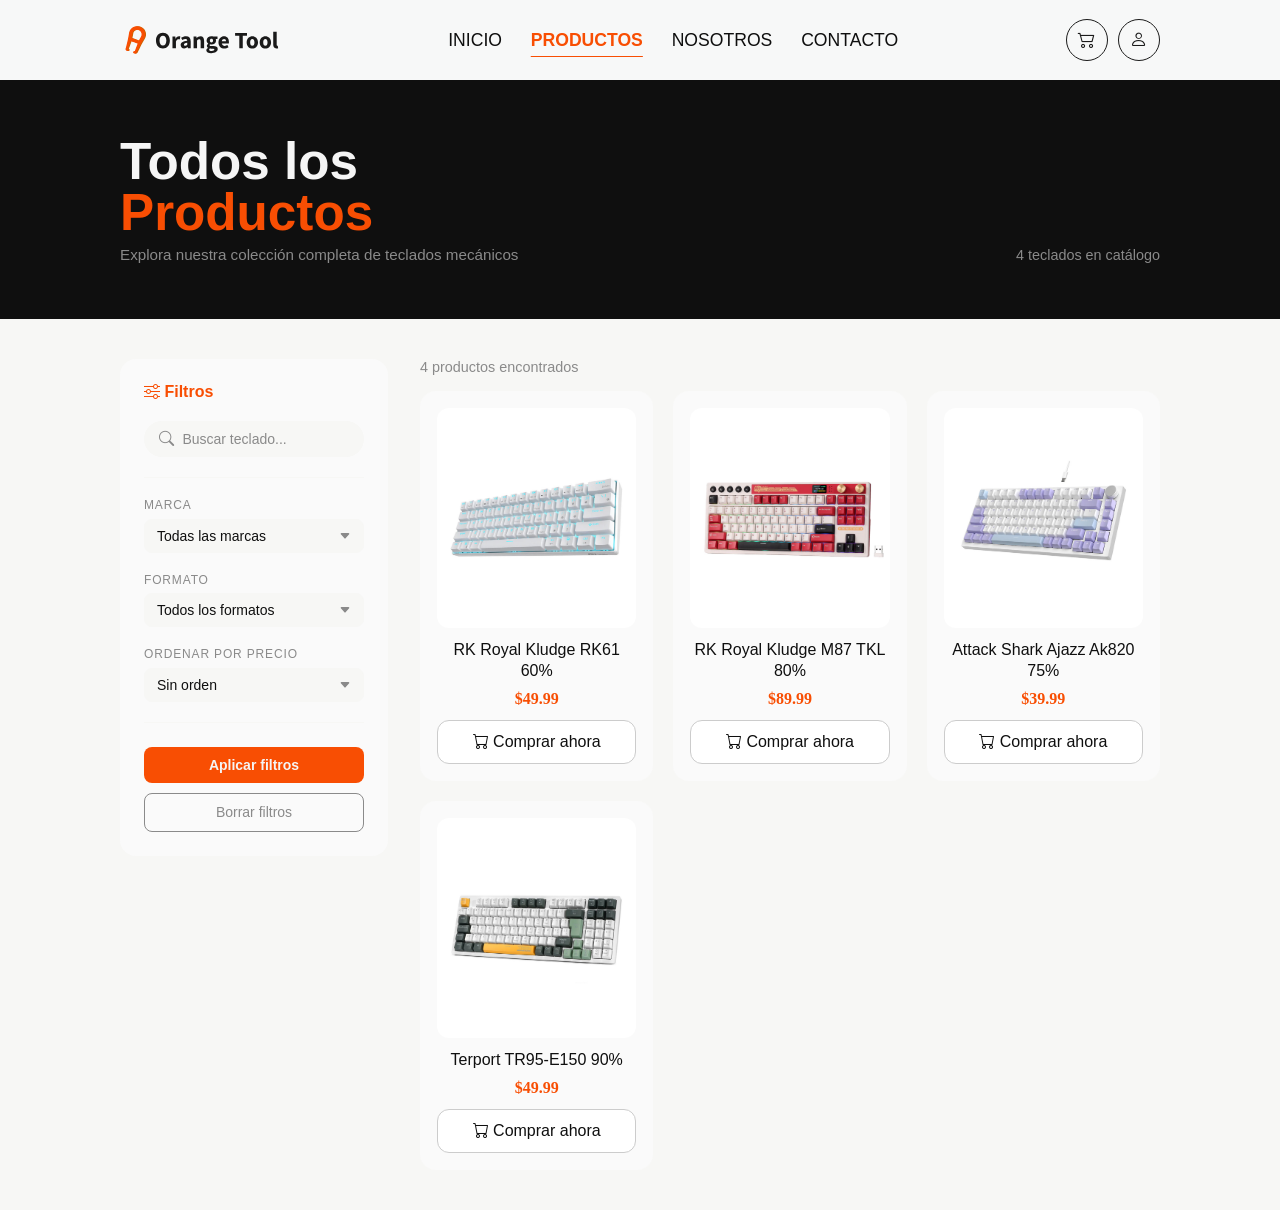
==== Páginas/productos.html @ 06febaf0 "Se agrego sección de productos, Sobre nosotros, contacto y arreglo de errores" ====
<!DOCTYPE html>
<html lang="es">

<head>
  <meta charset="UTF-8">
  <meta name="viewport" content="width=device-width, initial-scale=1.0">
  <link rel="stylesheet" href="https://cdn.jsdelivr.net/npm/bootstrap-icons@1.13.1/font/bootstrap-icons.min.css">
  <link href="https://unpkg.com/aos@2.3.1/dist/aos.css" rel="stylesheet">
  <link rel="stylesheet" href="../CSS/mainstyle.css">
  <title>Productos — Orange Tool</title>
  <link rel="icon" href="image/favicon-32x32.png" type="image/x-icon">
</head>

<body>
  <header data-aos="fade-down">
    <button type="button" class="abrir-menu" id="abrir">
      <i class="bi bi-list"></i>
    </button>

    <div class="logo-nav">
      <img src="../image/Orange_Key_color.svg" alt="Logo Orange Tool">
    </div>

    <nav class="nav" id="nav">
      <button type="button" class="cerrar-menu" id="cerrar">
        <i class="bi bi-x-lg"></i>
      </button>

      <ul class="nav-list">
        <li class="poppins-regular"><a href="../index.html">INICIO</a></li>
        <li class="poppins-bold nav-activo"><a href="productos.html">PRODUCTOS</a></li>
        <li class="poppins-regular"><a href="../index.html#nosotros">NOSOTROS</a></li>
        <li class="poppins-regular"><a href="../index.html#contacto">CONTACTO</a></li>
      </ul>
    </nav>

    <div class="icons_profile_carrito">
      <div class="carrito" id="btnCarrito">
        <i class="bi bi-cart2"></i>
        <span class="nav__carrito-contador" id="contadorCarrito">0</span>
      </div>

      <div class="login_register">
        <i class="bi bi-person"></i>
      </div>
    </div>
  </header>

  <main class="productos-page">

    <div class="productos-page__banner">
      <div>
        <h1 class="productos-page__banner-titulo">
          Todos los<br><span>Productos</span>
        </h1>
        <p class="productos-page__banner-sub poppins-regular">
          Explora nuestra colección completa de teclados mecánicos
        </p>
      </div>
      <p class="productos-page__banner-contador poppins-regular" id="contadorProductosBanner">
      </p>
    </div>

    <div class="productos-page__layout">

      <aside class="filtros-sidebar" data-aos="fade-right">

        <h3 class="filtros-sidebar__titulo poppins-bold">
          <i class="bi bi-sliders"></i> Filtros
        </h3>

        <div class="filtros-sidebar__buscador">
          <i class="bi bi-search"></i>
          <input
            type="text"
            class="filtros-sidebar__input"
            id="inputBuscarPage"
            placeholder="Buscar teclado..."
            autocomplete="off"
          />
        </div>

        <hr class="filtros-sidebar__divider">

        <div class="filtros-sidebar__grupo">
          <label class="filtros-sidebar__label poppins-bold" for="filtroMarcaPage">
            Marca
          </label>
          <select class="filtros-sidebar__select poppins-regular" id="filtroMarcaPage">
            <option value="">Todas las marcas</option>
            <option value="RK Royal Kludge">RK Royal Kludge</option>
            <option value="Attack Shark Ajazz">Attack Shark Ajazz</option>
            <option value="Terport">Terport</option>
          </select>
        </div>

        <div class="filtros-sidebar__grupo">
          <label class="filtros-sidebar__label poppins-bold" for="filtroFormatoPage">
            Formato
          </label>
          <select class="filtros-sidebar__select poppins-regular" id="filtroFormatoPage">
            <option value="">Todos los formatos</option>
            <option value="60%">60%</option>
            <option value="75%">75%</option>
            <option value="80%">80%</option>
            <option value="90%">90%</option>
          </select>
        </div>

        <div class="filtros-sidebar__grupo">
          <label class="filtros-sidebar__label poppins-bold" for="filtroPrecioPage">
            Ordenar por precio
          </label>
          <select class="filtros-sidebar__select poppins-regular" id="filtroPrecioPage">
            <option value="">Sin orden</option>
            <option value="menor">Menor a mayor</option>
            <option value="mayor">Mayor a menor</option>
          </select>
        </div>

        <hr class="filtros-sidebar__divider">

        <div class="filtros-sidebar__botones">
          <button class="filtros-sidebar__btn-aplicar poppins-bold" id="btnAplicarFiltroPage">
            Aplicar filtros
          </button>
          <button class="filtros-sidebar__btn-borrar poppins-regular" id="btnBorrarFiltroPage">
            Borrar filtros
          </button>
        </div>

      </aside>

      <div class="productos-page__contenido">
        <div class="productos-page__subheader">
          <p class="productos-page__contador-inline poppins-regular" id="contadorProductosInline">
          </p>
        </div>
        <div class="productos-page__grid" id="gridProductosPage">
        </div>
      </div>
    </div>
  </main>

  <div class="carrito-overlay" id="carritoOverlay"></div>
  <aside class="carrito-panel" id="carritoPanel">
    <div class="carrito-panel__header">
      <h3 class="carrito-panel__titulo poppins-bold">Tu carrito</h3>
      <button class="carrito-panel__cerrar" id="btnCerrarCarrito">
        <i class="bi bi-x-lg"></i>
      </button>
    </div>
    <div class="carrito-panel__items" id="carritoItems"></div>
    <div class="carrito-panel__footer">
      <div class="carrito-panel__total">
        <span class="poppins-bold">Total</span>
        <span class="poppins-bold" id="carritoTotal">$0.00</span>
      </div>
      <button class="carrito-panel__btn-comprar poppins-bold" id="btnComprar">
        Comprar
      </button>
      <button class="carrito-panel__btn-borrar poppins-regular" id="btnBorrarCarrito">
        Vaciar carrito
      </button>
    </div>
  </aside>

  <script src="../JS/burgermenu.js"></script>
  <script src="../JS/productos.js"></script>
  <script src="../JS/main-productos.js"></script>
  <script src="../JS/carrito.js"></script>
  <script src="../JS/mainproductos.js"></script>
  <script src="https://unpkg.com/aos@2.3.1/dist/aos.js"></script>
  <script>
    AOS.init();
  </script>
</body>
</html>
---- CSS/mainstyle.css ----
@import url('carrito.css');
@import url('colors.css');
@import url('filtros.css');
@import url('font_family.css');
@import url('header.css');
@import url('hero.css');
@import url('productos.css');
@import url(productos_pag.css);
@import url(sobrenosotros.css);
@import url(contactosec.css);
@import url(footer.css);

* {
    margin: 0;
    padding: 0;
    box-sizing: border-box;
}

html {
  scroll-behavior: smooth;
}

@import url('https://fonts.googleapis.com/css2?family=Poppins:wght@700&family=DM+Sans:wght@400;500&family=Figtree:wght@500&display=swap');
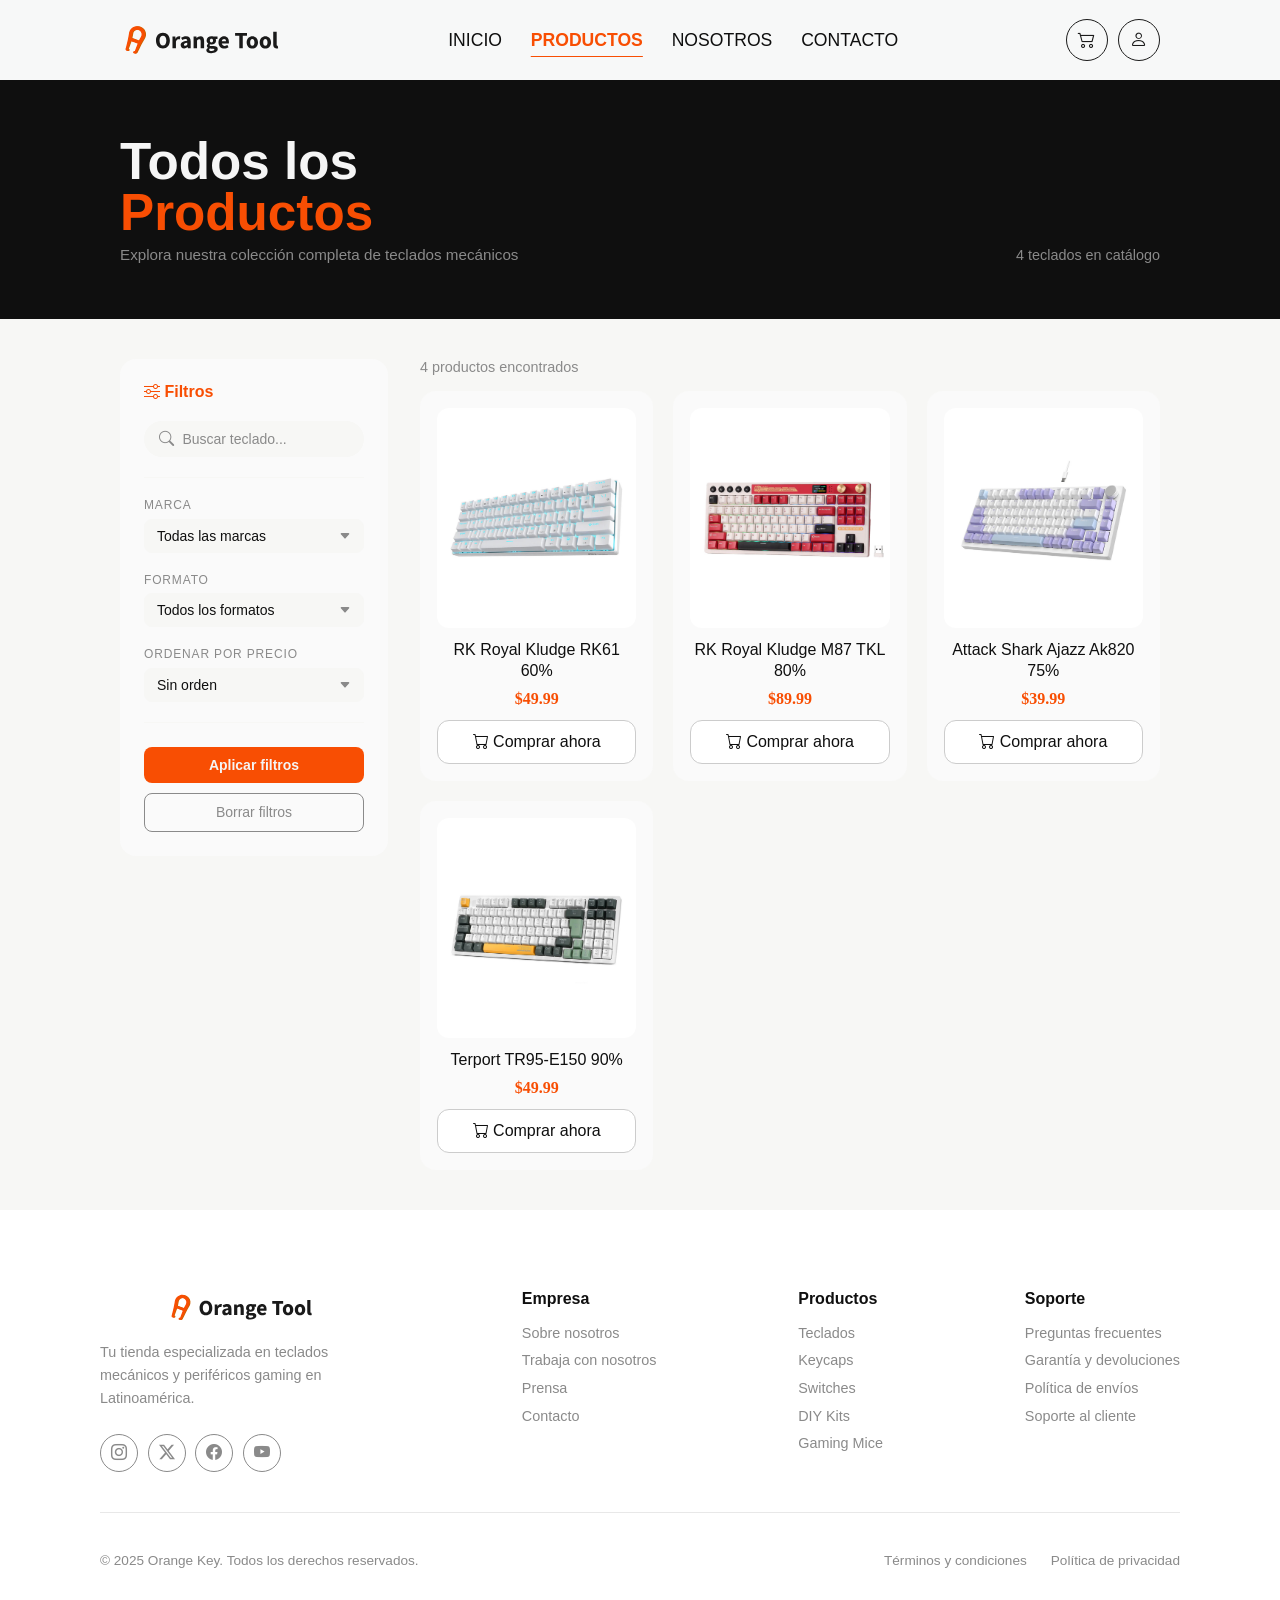
==== commit 2fb3d7fa: "footer" ====
--- a/Páginas/productos.html
+++ b/Páginas/productos.html
@@ -8,7 +8,7 @@
   <link href="https://unpkg.com/aos@2.3.1/dist/aos.css" rel="stylesheet">
   <link rel="stylesheet" href="../CSS/mainstyle.css">
   <title>Productos — Orange Tool</title>
-  <link rel="icon" href="image/favicon-32x32.png" type="image/x-icon">
+  <link rel="icon" href="../image/favicon-32x32.png" type="image/x-icon">
 </head>
 
 <body>
@@ -165,6 +165,71 @@
     </div>
   </aside>
 
+  <footer class="footer">
+    <div class="footer__top">
+      <div class="footer__marca">
+        <img src="../image/Orange_Key_color.svg" alt="Orange Key Logo" class="footer__logo">
+        <p class="footer__descripcion poppins-regular">
+          Tu tienda especializada en teclados mecánicos y periféricos gaming en Latinoamérica.
+        </p>
+        <div class="footer__redes">
+          <a href="#" class="footer__red" aria-label="Instagram">
+            <i class="bi bi-instagram"></i>
+          </a>
+          <a href="#" class="footer__red" aria-label="Twitter / X">
+            <i class="bi bi-twitter-x"></i>
+          </a>
+          <a href="#" class="footer__red" aria-label="Facebook">
+            <i class="bi bi-facebook"></i>
+          </a>
+          <a href="#" class="footer__red" aria-label="YouTube">
+            <i class="bi bi-youtube"></i>
+          </a>
+        </div>
+      </div>
+      <div class="footer__columna">
+        <h4 class="footer__col-titulo poppins-bold">Empresa</h4>
+        <ul class="footer__col-lista">
+          <li><a href="#nosotros" class="poppins-regular">Sobre nosotros</a></li>
+          <li><a href="#" class="poppins-regular">Trabaja con nosotros</a></li>
+          <li><a href="#" class="poppins-regular">Prensa</a></li>
+          <li><a href="#contacto" class="poppins-regular">Contacto</a></li>
+        </ul>
+      </div>
+      <div class="footer__columna">
+        <h4 class="footer__col-titulo poppins-bold">Productos</h4>
+        <ul class="footer__col-lista">
+          <li><a href="#" class="poppins-regular">Teclados</a></li>
+          <li><a href="#" class="poppins-regular">Keycaps</a></li>
+          <li><a href="#" class="poppins-regular">Switches</a></li>
+          <li><a href="#" class="poppins-regular">DIY Kits</a></li>
+          <li><a href="#" class="poppins-regular">Gaming Mice</a></li>
+        </ul>
+      </div>
+      <div class="footer__columna">
+        <h4 class="footer__col-titulo poppins-bold">Soporte</h4>
+        <ul class="footer__col-lista">
+          <li><a href="#" class="poppins-regular">Preguntas frecuentes</a></li>
+          <li><a href="#" class="poppins-regular">Garantía y devoluciones</a></li>
+          <li><a href="#" class="poppins-regular">Política de envíos</a></li>
+          <li><a href="#" class="poppins-regular">Soporte al cliente</a></li>
+        </ul>
+      </div>
+    </div>
+
+    <hr class="footer__divider">
+    <div class="footer__bottom">
+      <p class="footer__copy poppins-regular">
+        © 2025 Orange Key. Todos los derechos reservados.
+      </p>
+      <div class="footer__legal">
+        <a href="#" class="poppins-regular">Términos y condiciones</a>
+        <a href="#" class="poppins-regular">Política de privacidad</a>
+      </div>
+    </div>
+
+  </footer>
+
   <script src="../JS/burgermenu.js"></script>
   <script src="../JS/productos.js"></script>
   <script src="../JS/main-productos.js"></script>
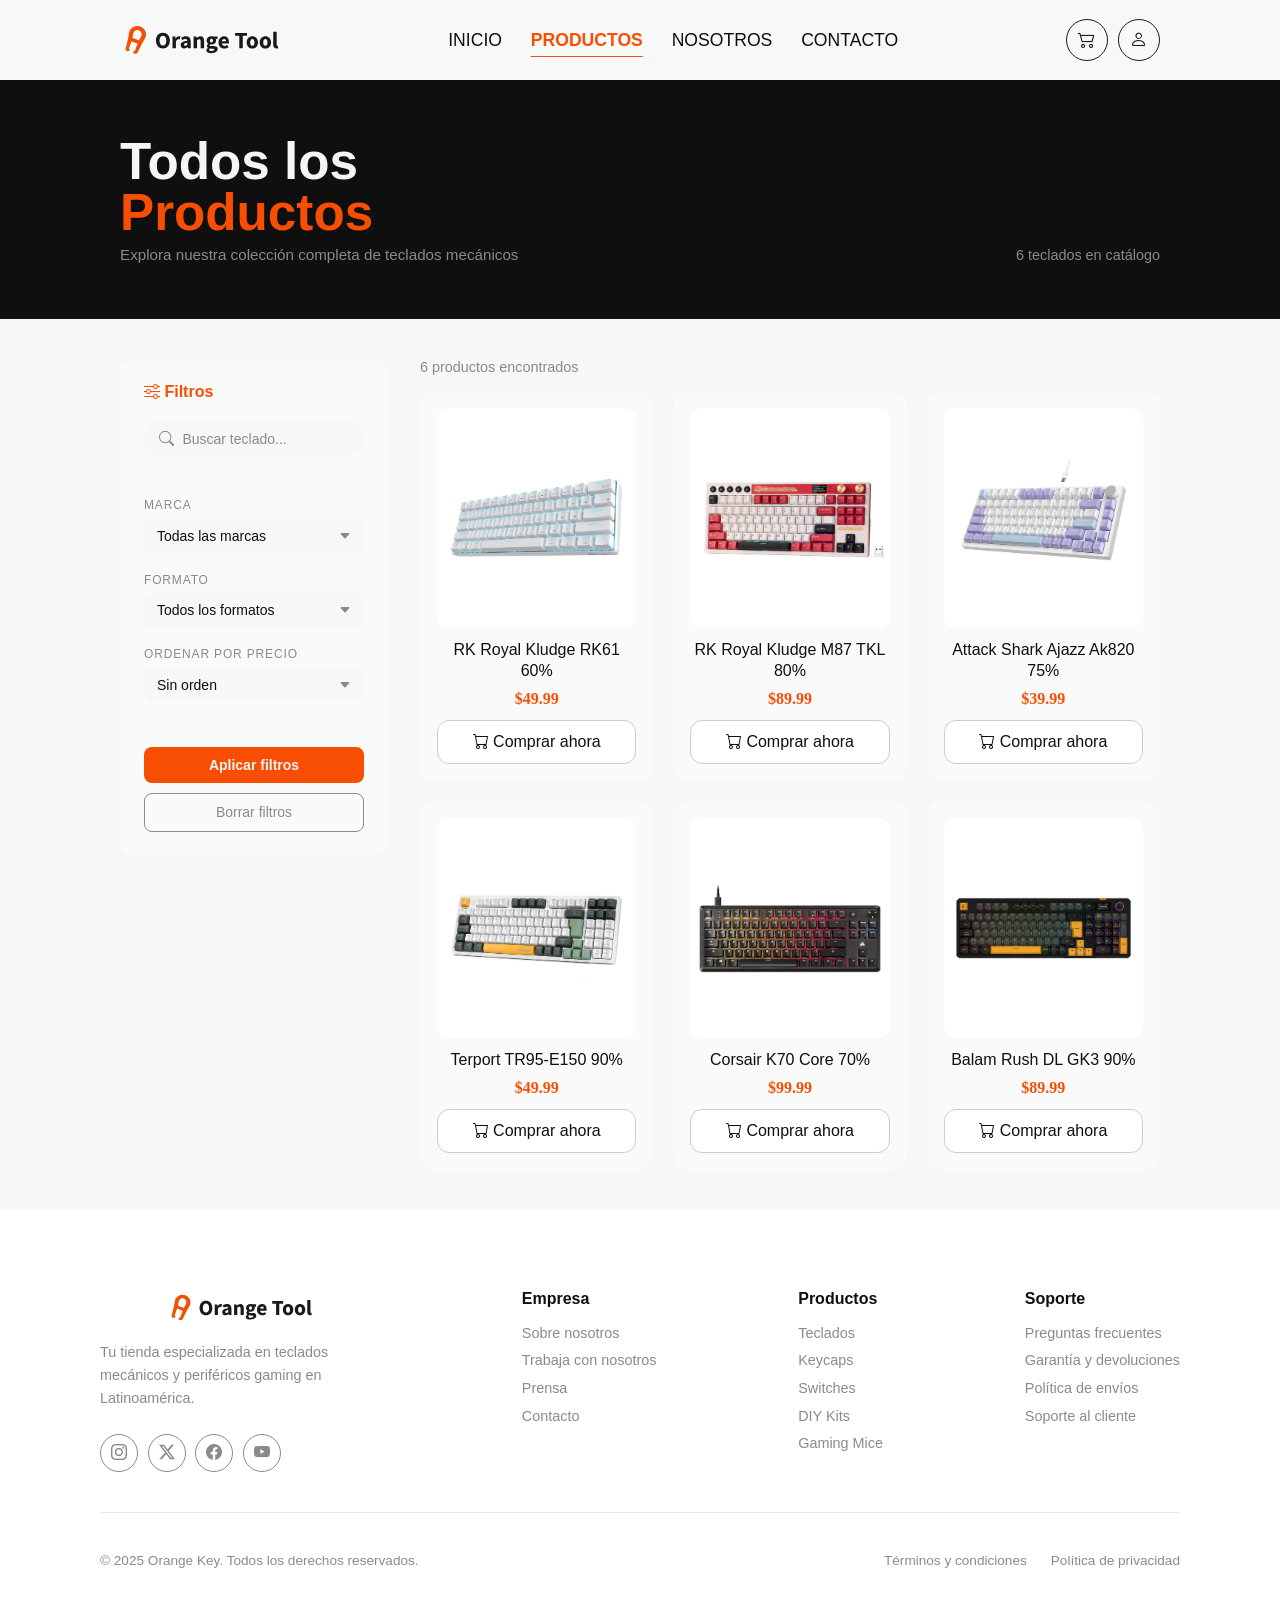
==== commit 0892db34: "popup_corrección_errores" ====
--- a/Páginas/productos.html
+++ b/Páginas/productos.html
@@ -190,10 +190,10 @@
       <div class="footer__columna">
         <h4 class="footer__col-titulo poppins-bold">Empresa</h4>
         <ul class="footer__col-lista">
-          <li><a href="#nosotros" class="poppins-regular">Sobre nosotros</a></li>
+          <li><a href="../index.html#nosotros" class="poppins-regular">Sobre nosotros</a></li>
           <li><a href="#" class="poppins-regular">Trabaja con nosotros</a></li>
           <li><a href="#" class="poppins-regular">Prensa</a></li>
-          <li><a href="#contacto" class="poppins-regular">Contacto</a></li>
+          <li><a href="../index.html#contacto" class="poppins-regular">Contacto</a></li>
         </ul>
       </div>
       <div class="footer__columna">
@@ -231,8 +231,7 @@
   </footer>
 
   <script src="../JS/burgermenu.js"></script>
-  <script src="../JS/productos.js"></script>
-  <script src="../JS/main-productos.js"></script>
+  <script src="../JS/main.js"></script>
   <script src="../JS/carrito.js"></script>
   <script src="../JS/mainproductos.js"></script>
   <script src="https://unpkg.com/aos@2.3.1/dist/aos.js"></script>
